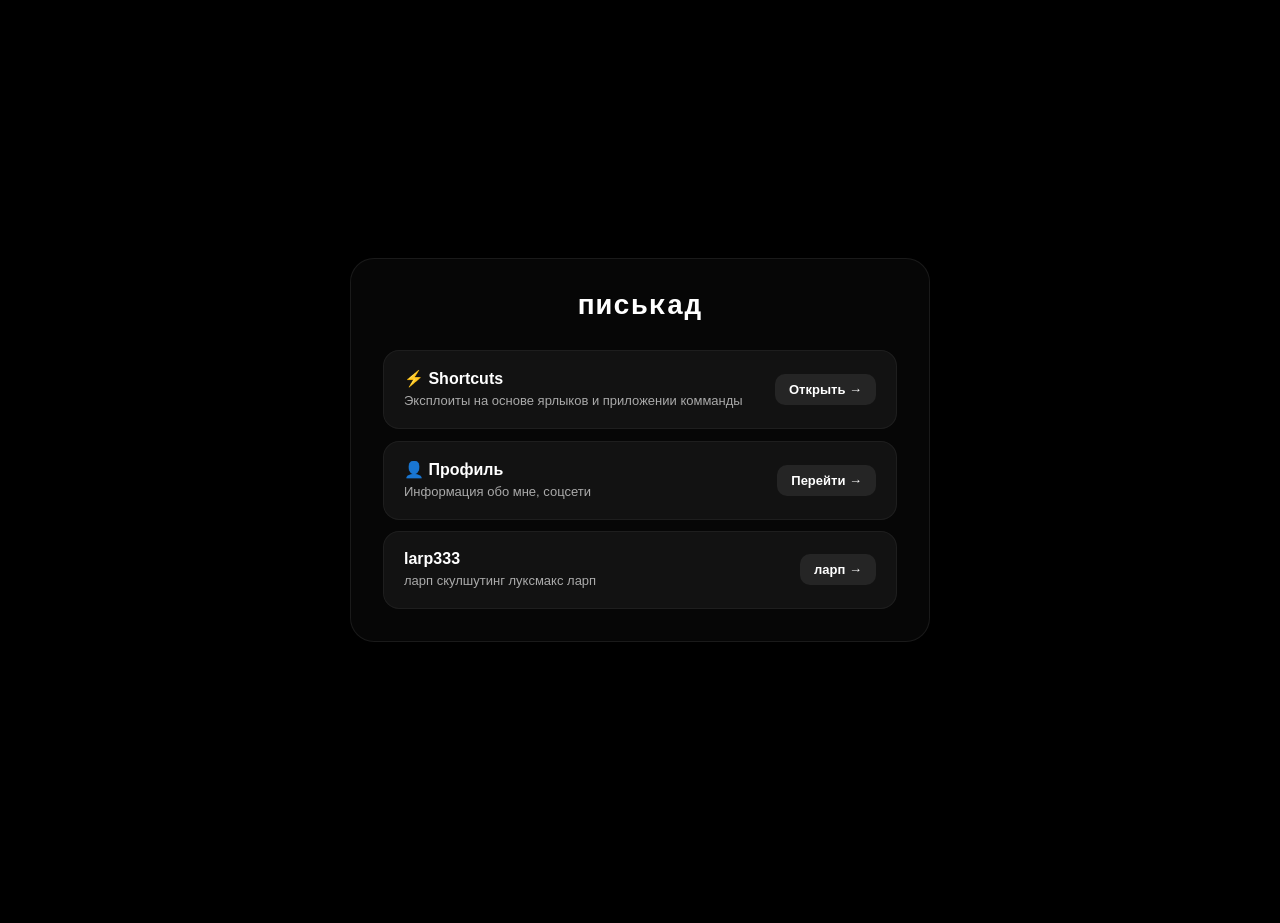
==== index.html @ ba079edf "Update index.html" ====
<!DOCTYPE html>
<html lang="ru">
<head>
    <meta charset="UTF-8">
    <meta name="viewport" content="width=device-width, initial-scale=1.0">
    <title>писькад</title>
    <style>
        /* Базовые настройки и шрифт в стиле iOS */
        * {
            box-sizing: border-box;
            margin: 0;
            padding: 0;
        }

        /* Полностью блокируем любую прокрутку */
        html, body {
            overflow: hidden; 
            height: 100%; 
            width: 100%;
        }

        body {
            font-family: -apple-system, BlinkMacSystemFont, "Segoe UI", Roboto, Helvetica, Arial, sans-serif;
            color: #ffffff;
            display: flex;
            justify-content: center;
            align-items: center;
            background-color: #000;
            perspective: 1000px;
            position: relative;
        }

        /* Размытый фоновый рисунок */
        body::before {
            content: '';
            position: fixed;
            top: 0;
            left: 0;
            width: 100%;
            height: 100%;
            background: url('https://static.rozetked.me/imager/full/images/uploads/mUIkM061Ljzp.jpg') center/cover no-repeat;
            filter: blur(8px);
            transform: scale(1.05); /* Убирает прозрачные края после размытия */
            z-index: -1;
        }

        /* Главная панель с 3D-наклоном и эффектом матового стекла */
        .glass-panel {
            background: rgba(15, 15, 15, 0.45);
            backdrop-filter: blur(14px);
            -webkit-backdrop-filter: blur(14px);
            border: 1px solid rgba(255, 255, 255, 0.08);
            border-radius: 24px;
            padding: 32px;
            width: 92%;
            max-width: 580px;
            box-shadow: 0 12px 40px rgba(0, 0, 0, 0.35);
            
            transform-style: preserve-3d;
            will-change: transform, opacity;

            /* Вылет основной панели */
            opacity: 0;
            transform: translateY(50px) scale(0.95);
            transition: opacity 0.8s cubic-bezier(0.16, 1, 0.3, 1), 
                        transform 0.8s cubic-bezier(0.16, 1, 0.3, 1);
        }

        /* Активация панели */
        body.page-loaded .glass-panel {
            opacity: 1;
            transform: translateY(0) scale(1);
        }

        /* --- ЭФФЕКТ СТАРТОВОГО ВЫЛЕТА (КАСКАД) --- */
        .header, .nav-card {
            opacity: 0;
            transform: translateY(30px) scale(0.96);
            will-change: transform, opacity;
            transition: opacity 0.7s cubic-bezier(0.16, 1, 0.3, 1), 
                        transform 0.7s cubic-bezier(0.16, 1, 0.3, 1);
        }

        /* Поочередное всплытие при загрузке страницы */
        body.page-loaded .header {
            opacity: 1;
            transform: translateY(0) scale(1);
            transition-delay: 0.1s;
        }

        body.page-loaded .nav-card:nth-child(1) {
            opacity: 1;
            transform: translateY(0) scale(1);
            transition-delay: 0.22s;
        }

        body.page-loaded .nav-card:nth-child(2) {
            opacity: 1;
            transform: translateY(0) scale(1);
            transition-delay: 0.34s;
        }

        body.page-loaded .nav-card:nth-child(3) {
            opacity: 1;
            transform: translateY(0) scale(1);
            transition-delay: 0.46s;
        }

        body.page-loaded .nav-card:nth-child(4) {
            opacity: 1;
            transform: translateY(0) scale(1);
            transition-delay: 0.58s;
        }

        /* --- ПОСЛЕ ЗАГРУЗКИ: РЕЖИМ МГНОВЕННОГО ИНТЕРАКТИВА --- */
        body.page-ready .nav-card {
            /* Сбрасываем стартовые задержки и ставим быстрый возврат при уводе мыши (0.18s) */
            transition-delay: 0s !important;
            transition: transform 0.18s cubic-bezier(0.16, 1, 0.3, 1),
                        background 0.18s ease-out,
                        border-color 0.18s ease-out,
                        box-shadow 0.18s ease-out,
                        opacity 0.4s ease !important;
        }

        /* Шапка */
        .header {
            text-align: center;
            margin-bottom: 28px;
        }

        .avatar {
            width: 72px;
            height: 72px;
            border-radius: 50%;
            background: rgba(255, 255, 255, 0.1);
            border: 2px solid rgba(255, 255, 255, 0.15);
            margin: 0 auto 12px;
            display: flex;
            align-items: center;
            justify-content: center;
            font-size: 28px;
            box-shadow: 0 8px 20px rgba(0, 0, 0, 0.25);
        }

        .header h1 {
            font-family: monospace;
            font-size: 28px;
            letter-spacing: 1px;
            margin-bottom: 6px;
        }

        .header p {
            font-size: 14px;
            color: rgba(255, 255, 255, 0.6);
        }

        /* Сетка разделов */
        .nav-grid {
            display: flex;
            flex-direction: column;
            gap: 12px;
        }

        /* Навигационная карточка (Кнопка) */
        .nav-card {
            background: rgba(255, 255, 255, 0.05);
            border-radius: 16px;
            padding: 18px 20px;
            border: 1px solid rgba(255, 255, 255, 0.05);
            display: flex;
            justify-content: space-between;
            align-items: center;
            text-decoration: none;
            color: inherit;
            cursor: pointer;
        }

        /* Мгновенный отклик при НАВЕДЕНИИ (0.12s) */
        .nav-card:hover {
            background: rgba(255, 255, 255, 0.12);
            border-color: rgba(255, 255, 255, 0.25);
            transform: translateY(-3px) scale(1.015) !important;
            box-shadow: 0 8px 25px rgba(0, 0, 0, 0.3);
            
            transition: transform 0.12s ease-out,
                        background 0.12s ease-out,
                        border-color 0.12s ease-out,
                        box-shadow 0.12s ease-out !important;
        }

        /* Быстрый iOS-отклик при клике/тапе (0.08s) */
        .nav-card:active {
            transform: scale(0.97) !important;
            transition: transform 0.08s ease !important;
            background: rgba(255, 255, 255, 0.08);
        }

        .card-info h2 {
            font-size: 16px;
            font-weight: 600;
            margin-bottom: 4px;
            display: flex;
            align-items: center;
            gap: 8px;
        }

        .card-info p {
            font-size: 13px;
            color: #aaa;
            line-height: 1.35;
        }

        /* Кнопка-стрелка внутри карточки */
        .badge-btn {
            font-size: 13px;
            font-weight: 600;
            padding: 8px 14px;
            background: rgba(255, 255, 255, 0.08);
            border-radius: 10px;
            white-space: nowrap;
            transition: background 0.18s ease-out, transform 0.18s ease-out;
        }

        .nav-card:hover .badge-btn {
            background: rgba(255, 255, 255, 0.22);
            transform: translateX(2px);
            transition: background 0.12s ease-out, transform 0.12s ease-out;
        }

        /* Футер */
        .footer {
            margin-top: 24px;
            text-align: center;
            font-size: 12px;
            color: rgba(255, 255, 255, 0.3);
        }

        /* Адаптивность для мобильных */
        @media (max-width: 520px) {
            .glass-panel {
                padding: 24px 16px;
                border-radius: 20px;
            }

            .nav-card {
                padding: 14px;
            }

            .badge-btn {
                padding: 6px 10px;
                font-size: 12px;
            }
        }
    </style>
</head>
<body>

    <div class="glass-panel" id="glassPanel">
        
        <div class="header">
            <h1>писькад</h1>
        </div>

        <div class="nav-grid">
            
            <a href="iosexploits/" class="nav-card">
                <div class="card-info">
                    <h2>⚡ Shortcuts</h2>
                    <p>Эксплоиты на основе ярлыков и приложении комманды</p>
                </div>
                <span class="badge-btn">Открыть →</span>
            </a>

            <a href="https://profile.larp.pp.ua/" class="nav-card">
                <div class="card-info">
                    <h2>👤 Профиль</h2>
                    <p>Информация обо мне, соцсети</p>
                </div>
                <span class="badge-btn">Перейти →</span>
            </a>

            <a href="https://larp.pp.ua/larp333" class="nav-card">
                <div class="card-info">
                    <h2>larp333</h2>
                    <p>ларп скулшутинг луксмакс ларп</p>
                </div>
                <span class="badge-btn">ларп →</span>
            </a>

        </div>

    </div>

    <script>
        document.addEventListener('DOMContentLoaded', () => {
            const panel = document.getElementById('glassPanel');

            // 1. Запуск вылета элементов при открытии
            requestAnimationFrame(() => {
                setTimeout(() => {
                    document.body.classList.add('page-loaded');
                }, 50);
            });

            // 2. Включаем режим быстрого интерактива (page-ready) сразу после окончания стартовых анимаций
            setTimeout(() => {
                document.body.classList.add('page-ready');
            }, 900);

            // 3. Перехват кликов для красивого ухода элементов вниз перед переходом
            document.querySelectorAll('a').forEach(link => {
                link.addEventListener('click', function(e) {
                    const href = this.getAttribute('href');
                    const target = this.getAttribute('target');

                    if (!href || href.startsWith('#') || href.startsWith('javascript:') || target === '_blank') {
                        return;
                    }

                    e.preventDefault();

                    // Сбрасываем задержки при уходе, чтобы всё скрывалось одновременно
                    document.querySelectorAll('.header, .nav-card').forEach(el => {
                        el.style.transitionDelay = '0s';
                    });

                    if (panel) {
                        panel.style.transition = 'opacity 0.5s cubic-bezier(0.16, 1, 0.3, 1), transform 0.5s cubic-bezier(0.16, 1, 0.3, 1)';
                    }
                    
                    document.body.classList.remove('page-loaded');

                    setTimeout(() => {
                        window.location.href = href;
                    }, 500);
                });
            });

            // 4. 3D TILT EFFECT (Только для ПК)
            if (window.matchMedia('(hover: hover)').matches && panel) {
                panel.addEventListener('mousemove', (e) => {
                    const rect = panel.getBoundingClientRect();
                    
                    const panelCenterX = rect.left + rect.width / 2;
                    const panelCenterY = rect.top + rect.height / 2;

                    const x = (e.clientX - panelCenterX) / (rect.width / 2);
                    const y = (e.clientY - panelCenterY) / (rect.height / 2);

                    const maxTilt = 7;
                    const tiltX = -y * maxTilt;
                    const tiltY = x * maxTilt;

                    panel.style.transition = 'transform 0.1s ease-out';
                    panel.style.transform = `rotateX(${tiltX}deg) rotateY(${tiltY}deg)`;
                });

                panel.addEventListener('mouseleave', () => {
                    panel.style.transition = 'transform 0.6s cubic-bezier(0.16, 1, 0.3, 1)';
                    panel.style.transform = 'rotateX(0deg) rotateY(0deg)';
                });
            }
        });

        // 5. Фикс для Safari/iOS при возврате назад
        window.addEventListener('pageshow', (event) => {
            if (event.persisted) {
                document.body.classList.add('page-loaded');
                document.body.classList.add('page-ready');
            }
        });
    </script>

</body>
</html>
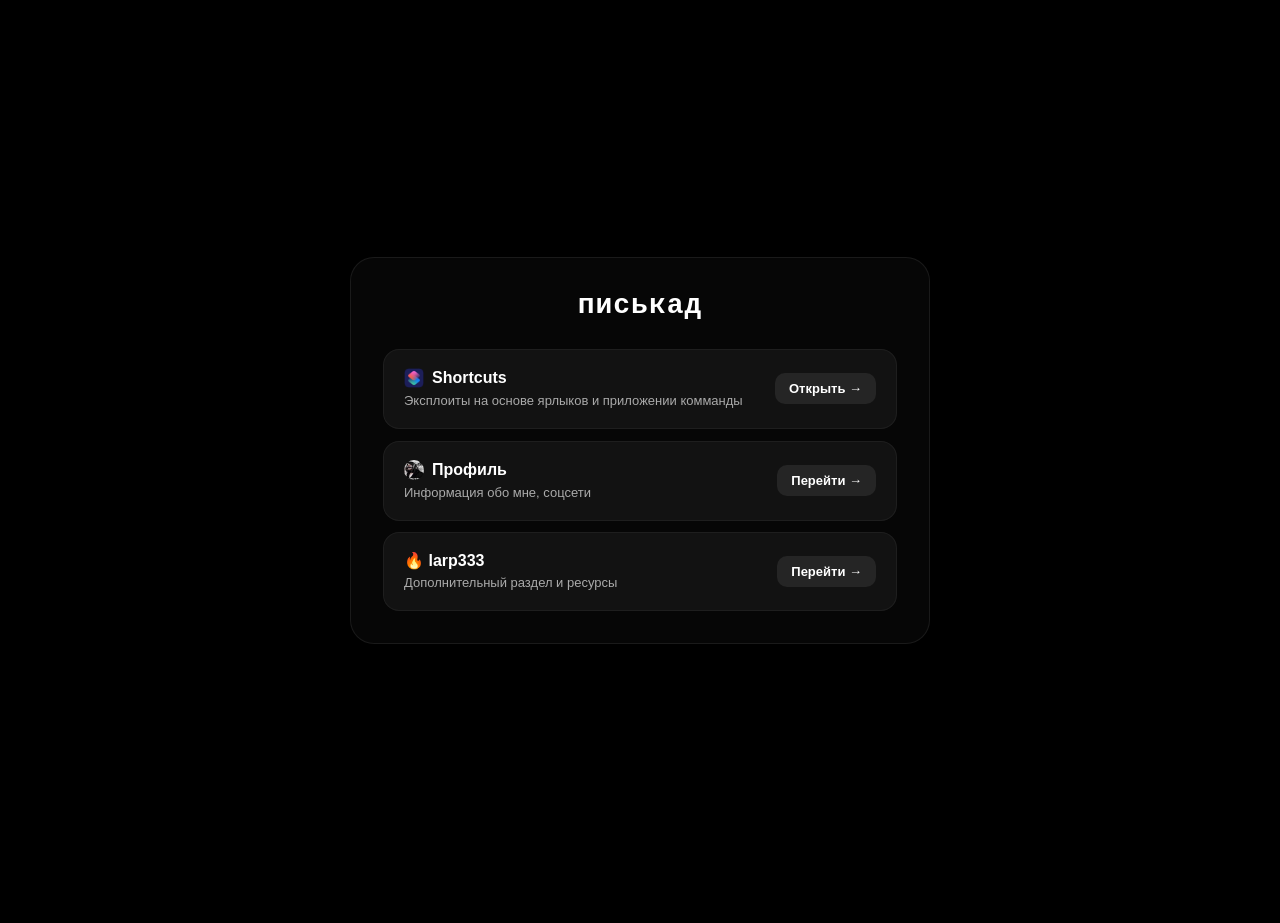
==== commit 83a63fc2: "Update index.html" ====
--- a/index.html
+++ b/index.html
@@ -211,6 +211,19 @@
             line-height: 1.35;
         }
 
+        /* Иконки в названиях карточек */
+        .card-icon {
+            width: 20px;
+            height: 20px;
+            object-fit: cover;
+            border-radius: 4px;
+            display: inline-block;
+        }
+
+        .card-icon.avatar-icon {
+            border-radius: 50%;
+        }
+
         /* Кнопка-стрелка внутри карточки */
         .badge-btn {
             font-size: 13px;
@@ -266,7 +279,7 @@
             
             <a href="iosexploits/" class="nav-card">
                 <div class="card-info">
-                    <h2>⚡ Shortcuts</h2>
+                    <h2><img src="/icons/shortcuts.png" alt="Shortcuts" class="card-icon"> Shortcuts</h2>
                     <p>Эксплоиты на основе ярлыков и приложении комманды</p>
                 </div>
                 <span class="badge-btn">Открыть →</span>
@@ -274,18 +287,18 @@
 
             <a href="https://profile.larp.pp.ua/" class="nav-card">
                 <div class="card-info">
-                    <h2>👤 Профиль</h2>
+                    <h2><img src="/icons/avatar.jpg" alt="Профиль" class="card-icon avatar-icon"> Профиль</h2>
                     <p>Информация обо мне, соцсети</p>
                 </div>
                 <span class="badge-btn">Перейти →</span>
             </a>
 
-            <a href="https://larp.pp.ua/larp333" class="nav-card">
+            <a href="https://larp333.pp.ua/" class="nav-card">
                 <div class="card-info">
-                    <h2>larp333</h2>
-                    <p>ларп скулшутинг луксмакс ларп</p>
+                    <h2>🔥 larp333</h2>
+                    <p>Дополнительный раздел и ресурсы</p>
                 </div>
-                <span class="badge-btn">ларп →</span>
+                <span class="badge-btn">Перейти →</span>
             </a>
 
         </div>
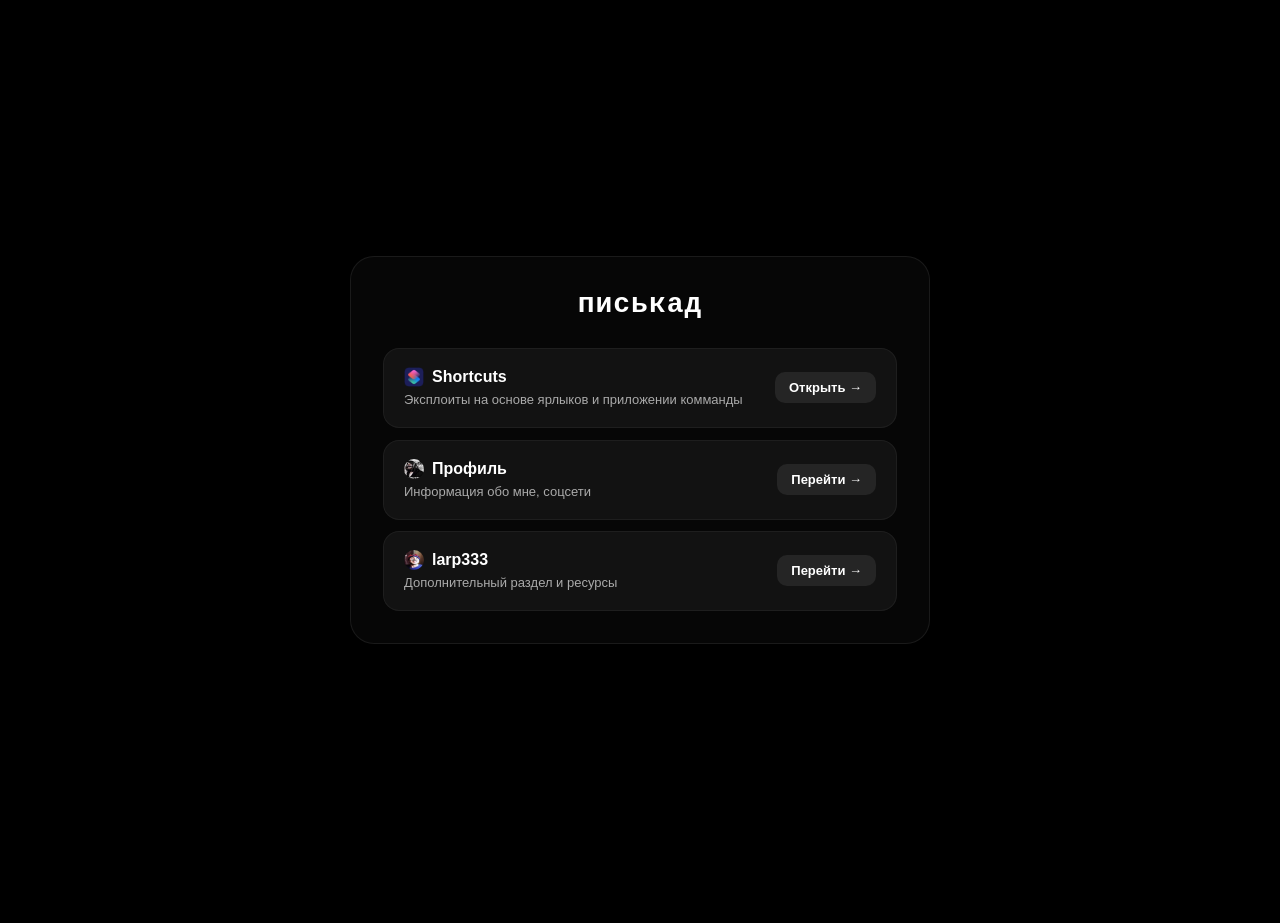
==== commit 85680570: "Update index.html" ====
--- a/index.html
+++ b/index.html
@@ -293,9 +293,9 @@
                 <span class="badge-btn">Перейти →</span>
             </a>
 
-            <a href="https://larp333.pp.ua/" class="nav-card">
+            <a href="https://larp.pp.ua/larp333" class="nav-card">
                 <div class="card-info">
-                    <h2>🔥 larp333</h2>
+                    <h2><img src="/icons/image.png" alt="larp" class="card-icon avatar-icon"> larp333</h2>
                     <p>Дополнительный раздел и ресурсы</p>
                 </div>
                 <span class="badge-btn">Перейти →</span>
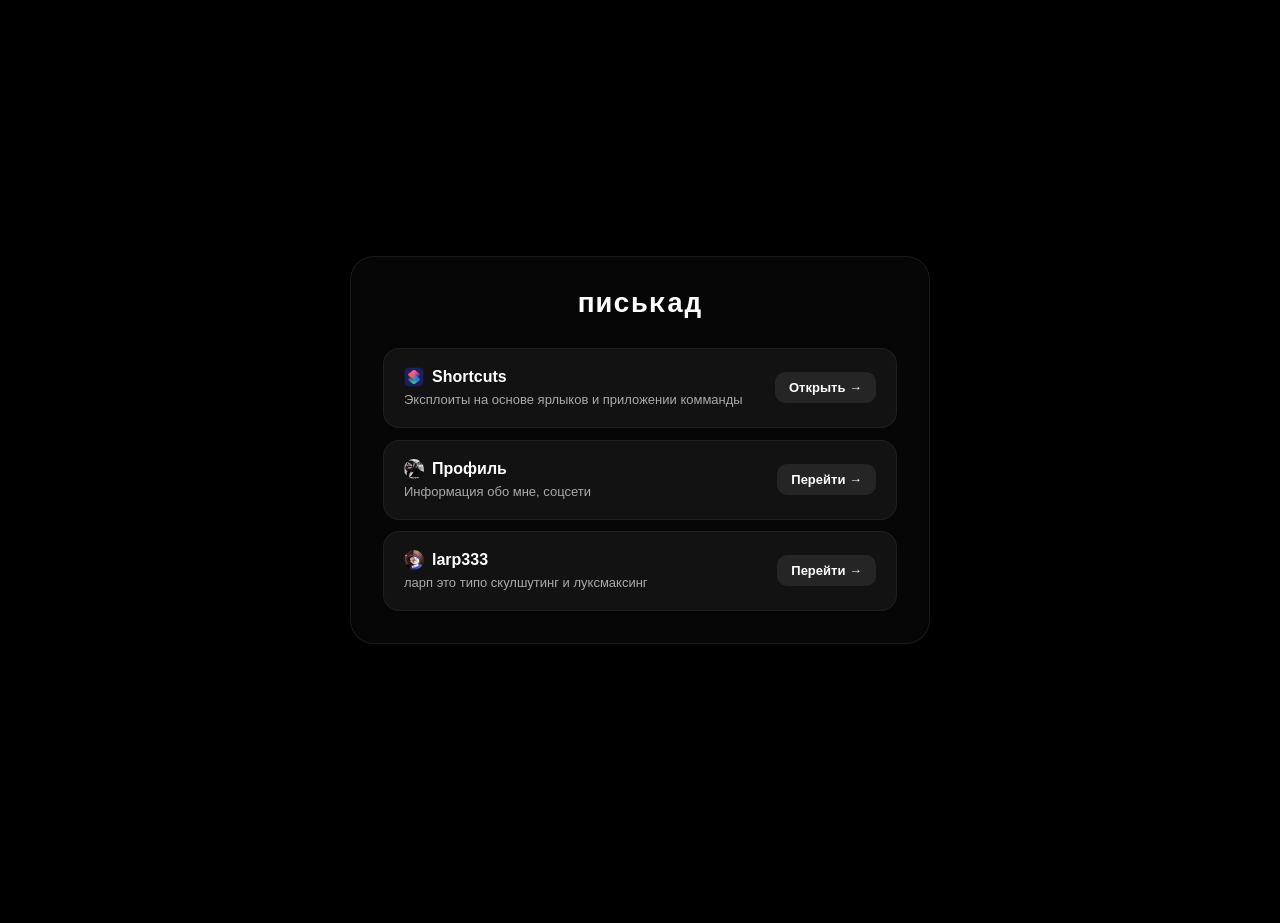
==== commit 9095f85d: "Update index.html" ====
--- a/index.html
+++ b/index.html
@@ -293,10 +293,10 @@
                 <span class="badge-btn">Перейти →</span>
             </a>
 
-            <a href="https://larp.pp.ua/larp333" class="nav-card">
+            <a href="https://www.tiktok.com/@funduk_40/video/7672901929906736415" class="nav-card">
                 <div class="card-info">
                     <h2><img src="/icons/image.png" alt="larp" class="card-icon avatar-icon"> larp333</h2>
-                    <p>Дополнительный раздел и ресурсы</p>
+                    <p>ларп это типо скулшутинг и луксмаксинг</p>
                 </div>
                 <span class="badge-btn">Перейти →</span>
             </a>
